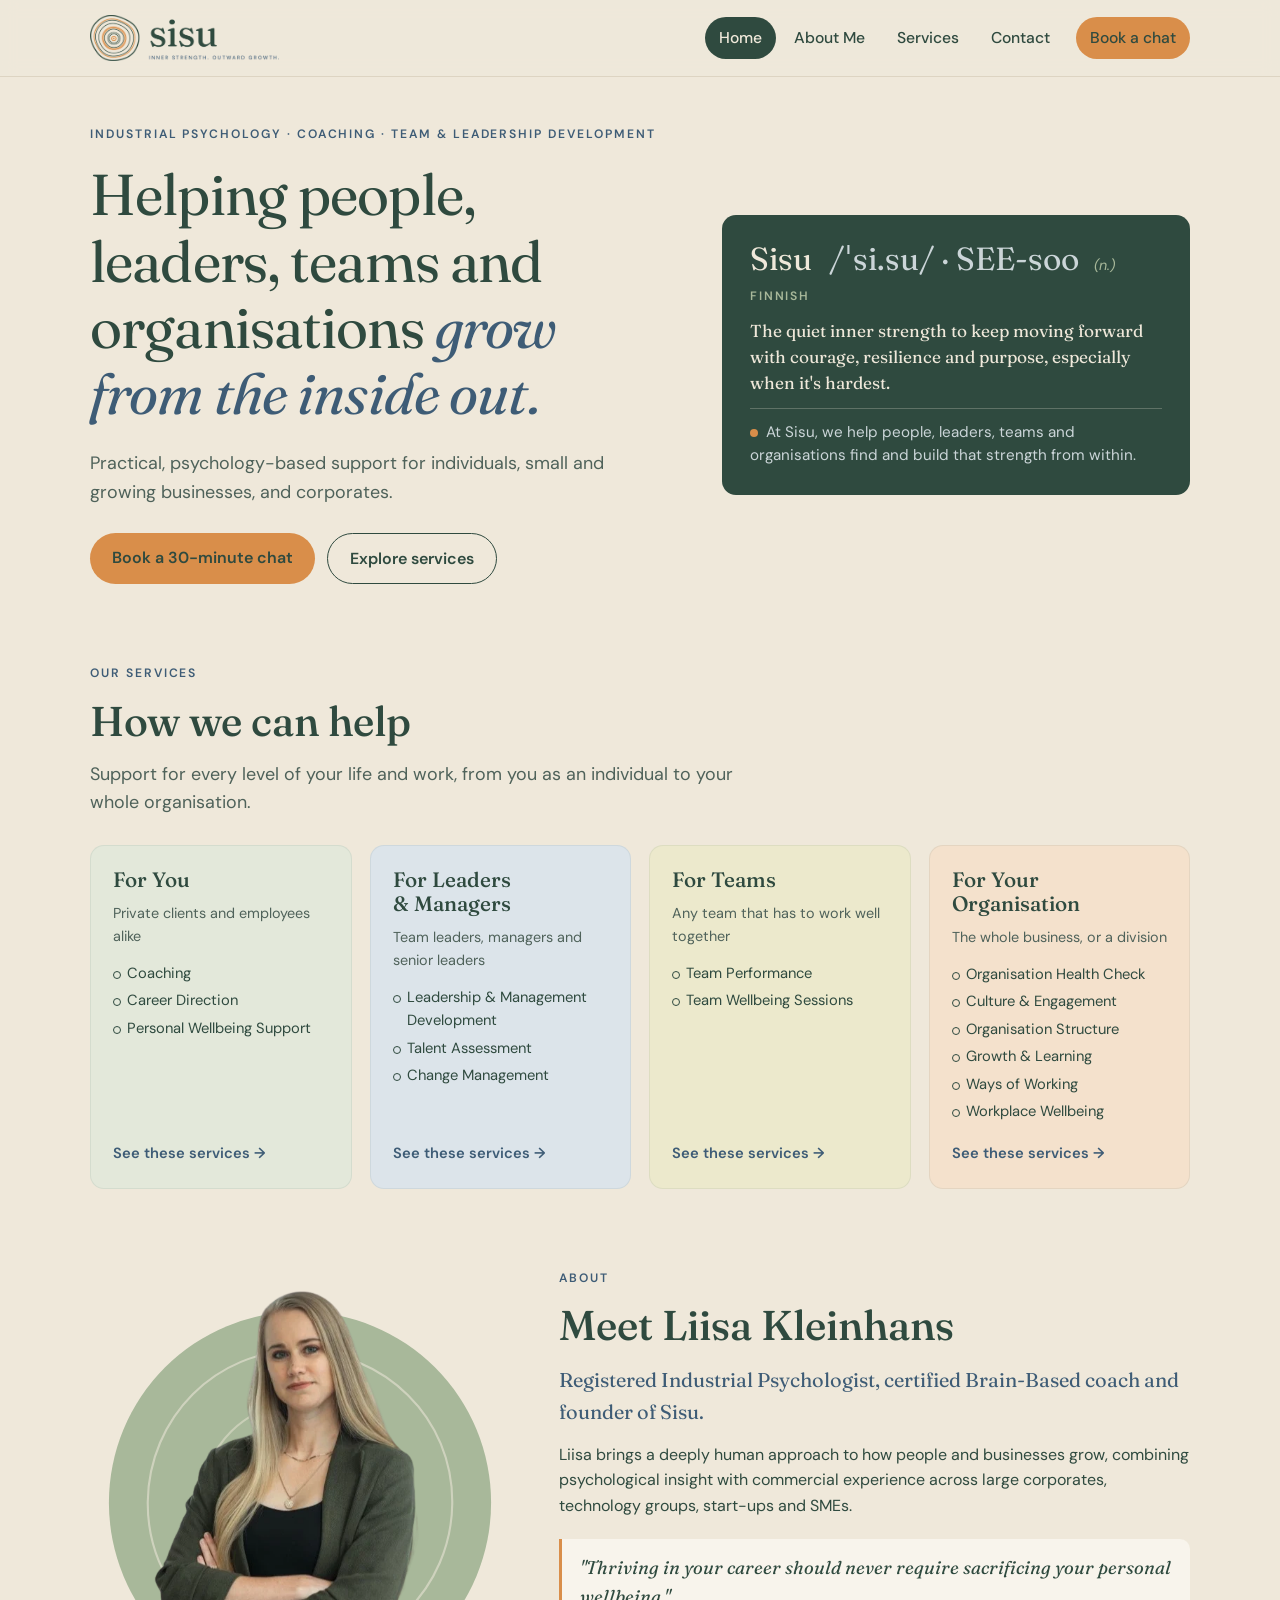
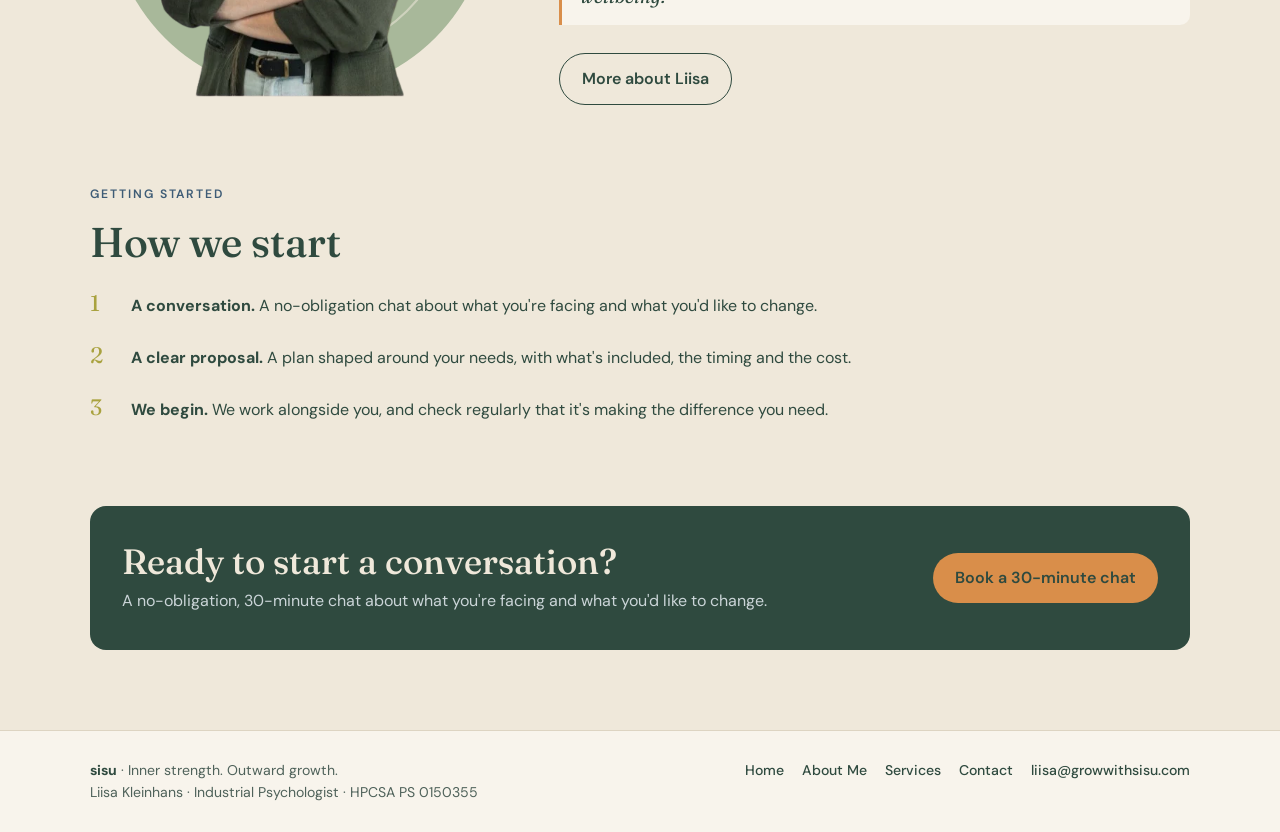
==== index.html @ 563e6362 "Add files via upload" ====
<!doctype html>
<html lang="en">
<head>
<meta charset="utf-8">
<meta name="viewport" content="width=device-width,initial-scale=1">
<title>Sisu · Liisa Kleinhans, Industrial Psychologist</title>
<meta name="description" content="Practical, psychology-based support for individuals, leaders, teams and organisations. Coaching, career guidance, team and leadership development.">
<link rel="icon" type="image/svg+xml" href="images/favicon.svg">
<link rel="preconnect" href="https://fonts.googleapis.com">
<link rel="preconnect" href="https://fonts.gstatic.com" crossorigin>
<link rel="stylesheet" href="https://fonts.googleapis.com/css2?family=Fraunces:ital,opsz,wght@0,9..144,400;0,9..144,500;0,9..144,600;1,9..144,400&family=DM+Sans:opsz,wght@9..40,400;9..40,500;9..40,600&display=swap">
<link rel="stylesheet" href="css/style.css">
</head>
<body>
<header class="site-header">
  <div class="wrap">
    <a class="brand-link" href="index.html" aria-label="Sisu home"><img src="images/logo.webp" alt="sisu: Inner strength. Outward growth." width="900" height="219"></a>
    <button class="menu-toggle" aria-expanded="false" aria-controls="menu" aria-label="Open menu">
      <svg viewBox="0 0 24 24" fill="none" stroke="currentColor" stroke-width="2" stroke-linecap="round"><path d="M4 7h16M4 12h16M4 17h16"/></svg>
    </button>
    <nav aria-label="Main"><ul class="menu" id="menu">
      <li><a href="index.html" aria-current="page">Home</a></li><li><a href="about.html">About Me</a></li><li><a href="services.html">Services</a></li><li><a href="contact.html">Contact</a></li><li><a class="menu-cta" href="contact.html#book">Book a chat</a></li>
    </ul></nav>
  </div>
</header>
<main class="wrap">
<section class="hero">
  <div class="stack" style="gap:18px">
    <div class="eyebrow">Industrial Psychology · Coaching · Team &amp; Leadership Development</div>
    <h1>Helping people, leaders, teams and organisations <em>grow from the inside out.</em></h1>
    <p class="lede">Practical, psychology-based support for individuals, small and growing businesses, and corporates.</p>
    <div class="btn-row">
      <a class="btn" href="contact.html#book">Book a 30-minute chat</a>
      <a class="btn ghost" href="services.html">Explore services</a>
    </div>
  </div>
  <aside class="definition" aria-label="What Sisu means">
    <div class="head">Sisu <span class="pron">/ˈsi.su/ · SEE-soo</span> <span class="pos">(n.)</span></div>
    <div class="src">Finnish</div>
    <p>The quiet inner strength to keep moving forward with courage, resilience and purpose, especially when it's hardest.</p>
    <p class="us"><span class="dot" aria-hidden="true"></span>At Sisu, we help people, leaders, teams and organisations find and build that strength from within.</p>
  </aside>
</section>

<section class="stack" style="gap:28px">
  <div class="stack prose">
    <div class="eyebrow">Our services</div>
    <h2>How we can help</h2>
    <p class="lede">Support for every level of your life and work, from you as an individual to your whole organisation.</p>
  </div>
  <div class="overview">
    <a class="tile" href="services.html#for-you" style="--tile-wash:var(--sage-wash)">
      <h3>For You</h3><span class="who">Private clients and employees alike</span>
      <ul><li>Coaching</li><li>Career Direction</li><li>Personal Wellbeing Support</li></ul>
      <span class="go">See these services →</span>
    </a>
    <a class="tile" href="services.html#for-leaders" style="--tile-wash:var(--lake-wash)">
      <h3>For Leaders &amp; Managers</h3><span class="who">Team leaders, managers and senior leaders</span>
      <ul><li>Leadership &amp; Management Development</li><li>Talent Assessment</li><li>Change Management</li></ul>
      <span class="go">See these services →</span>
    </a>
    <a class="tile" href="services.html#for-teams" style="--tile-wash:var(--moss-wash)">
      <h3>For Teams</h3><span class="who">Any team that has to work well together</span>
      <ul><li>Team Performance</li><li>Team Wellbeing Sessions</li></ul>
      <span class="go">See these services →</span>
    </a>
    <a class="tile" href="services.html#for-organisations" style="--tile-wash:var(--cloud-wash)">
      <h3>For Your Organisation</h3><span class="who">The whole business, or a division</span>
      <ul><li>Organisation Health Check</li><li>Culture &amp; Engagement</li><li>Organisation Structure</li><li>Growth &amp; Learning</li><li>Ways of Working</li><li>Workplace Wellbeing</li></ul>
      <span class="go">See these services →</span>
    </a>
  </div>
</section>

<section class="split">
  <div class="portrait">
    <svg class="portrait-rings" viewBox="0 0 400 400" aria-hidden="true">
      <circle cx="200" cy="215" r="182" fill="#A8B89A"/>
      <path d="M200 70c80 1 146 64 145 146-1 80-66 145-146 144-81-1-145-65-144-146 1-80 65-145 145-144z" fill="none" stroke="#EFE8DA" stroke-width="2" opacity=".55"/>
      <path d="M201 120c53 0 96 43 95 96-1 52-44 95-96 94-53-1-95-44-94-96 1-52 43-95 95-94z" fill="none" stroke="#EFE8DA" stroke-width="2" opacity=".45"/>
    </svg>
    <img src="images/liisa.webp" alt="Liisa Kleinhans, founder of Sisu" width="599" height="600">
  </div>
  <div class="stack about-text">
    <div class="eyebrow">About</div>
    <h2>Meet Liisa Kleinhans</h2>
    <p class="about-lede">Registered Industrial Psychologist, certified Brain-Based coach and founder of Sisu.</p>
    <p>Liisa brings a deeply human approach to how people and businesses grow, combining psychological insight with commercial experience across large corporates, technology groups, start-ups and SMEs.</p>
    <blockquote>"Thriving in your career should never require sacrificing your personal wellbeing."</blockquote>
    <div class="btn-row"><a class="btn ghost" href="about.html">More about Liisa</a></div>
  </div>
</section>

<section class="stack" style="gap:20px">
  <div class="stack prose">
    <div class="eyebrow">Getting started</div>
    <h2>How we start</h2>
  </div>
  <div class="start-steps">
      <div><span class="n">1</span><p><b>A conversation.</b> A no-obligation chat about what you're facing and what you'd like to change.</p></div>
      <div><span class="n">2</span><p><b>A clear proposal.</b> A plan shaped around your needs, with what's included, the timing and the cost.</p></div>
      <div><span class="n">3</span><p><b>We begin.</b> We work alongside you, and check regularly that it's making the difference you need.</p></div>
    </div>
</section>

<section class="band">
  <div>
    <h2>Ready to start a conversation?</h2>
    <p>A no-obligation, 30-minute chat about what you're facing and what you'd like to change.</p>
  </div>
  <a class="btn" href="contact.html#book">Book a 30-minute chat</a>
</section>
</main>
<footer class="site-footer">
  <div class="wrap">
    <div>
      <div><b style="color:var(--pine)">sisu</b> · Inner strength. Outward growth.</div>
      <div>Liisa Kleinhans · Industrial Psychologist · HPCSA PS 0150355</div>
    </div>
    <nav aria-label="Footer">
      <a href="index.html">Home</a><a href="about.html">About Me</a><a href="services.html">Services</a><a href="contact.html">Contact</a>
      <a href="mailto:liisa@growwithsisu.com">liisa@growwithsisu.com</a>
    </nav>
  </div>
</footer>
<script src="js/site.js"></script>
</body>
</html>
---- css/style.css ----
/* Sisu website. Brand: Birch ground, Pine/Lake text, Sage/Moss blocks, Cloudberry as a rare accent. */
:root{
  --pine:#2F4A3F; --lake:#3E5C76; --sage:#A8B89A; --moss:#A9A23F; --birch:#EFE8DA; --mist:#CBD5D8; --cloudberry:#D98E4A;
  --paper:#F8F4EC; --ink:#2F4A3F; --ink-soft:#4F625A; --line:#DDD4C2;
  --sage-wash:#E3E8DA; --moss-wash:#ECE9CC; --lake-wash:#DCE4EA; --mist-wash:#E4E9EA; --cloud-wash:#F4E1CC;
  --display:"Fraunces", Georgia, "Times New Roman", serif;
  --body:"DM Sans", "Segoe UI", system-ui, sans-serif;
  color-scheme:light;
}
*{box-sizing:border-box}
html{scroll-behavior:smooth;scroll-padding-top:96px}
body{margin:0;background:var(--birch);color:var(--ink);font-family:var(--body);font-size:1rem;line-height:1.6}
img{max-width:100%;display:block}
a{color:var(--lake)}
a:focus-visible,button:focus-visible,summary:focus-visible{outline:2px solid var(--cloudberry);outline-offset:3px;border-radius:4px}
h1,h2,h3,h4{font-family:var(--display);font-weight:500;line-height:1.15;text-wrap:balance;margin:0;color:var(--pine)}
h1{font-size:clamp(2.2rem,5.4vw,3.6rem);font-weight:400;letter-spacing:-.015em}
h1 em{font-style:italic;color:var(--lake)}
h2{font-size:clamp(1.9rem,4vw,2.6rem)}
h3{font-size:1.45rem}
h4{font-size:1.2rem;font-weight:600}
p{margin:0}
.wrap{max-width:1140px;margin:0 auto;padding-inline:20px}
main.wrap{padding-block:48px 80px;display:flex;flex-direction:column;gap:80px}
.eyebrow{font-size:.76rem;letter-spacing:.16em;text-transform:uppercase;color:var(--lake);font-weight:600}
.stack{display:flex;flex-direction:column;gap:14px}
.prose{max-width:64ch}
.lede{font-size:1.12rem;color:var(--ink-soft);max-width:56ch}

/* Header + menu */
.site-header{position:sticky;top:0;z-index:20;background:rgba(239,232,218,.94);backdrop-filter:blur(8px);-webkit-backdrop-filter:blur(8px);border-bottom:1px solid var(--line)}
.site-header .wrap{display:flex;align-items:center;justify-content:flex-start;gap:20px;min-height:76px}
.brand-link{display:block;flex:none}
.site-header nav{margin-left:auto}
.brand-link img{height:46px;width:auto}
.menu{display:flex;align-items:center;gap:4px;list-style:none;margin:0;padding:0}
.menu a{display:block;padding:8px 14px;border-radius:99px;text-decoration:none;color:var(--pine);font-weight:500;font-size:.98rem}
.menu a:hover{background:var(--paper)}
.menu a[aria-current="page"]{background:var(--pine);color:var(--birch)}
.menu a.menu-cta{background:var(--cloudberry);color:var(--pine);margin-left:8px}
.menu a.menu-cta:hover{background:#e39c5c}
.menu-toggle{display:none;background:none;border:1px solid var(--line);border-radius:10px;width:46px;height:46px;cursor:pointer;color:var(--pine);align-items:center;justify-content:center}
.menu-toggle svg{width:22px;height:22px}
@media (max-width:820px){
  .brand-link img{height:38px}
  .menu-toggle{display:inline-flex;margin-left:auto}
  .site-header nav{margin-left:0}
  .site-header .wrap{gap:0}
  .menu{display:none;position:absolute;left:0;right:0;top:100%;flex-direction:column;align-items:stretch;gap:2px;padding:10px 16px 18px;background:var(--birch);border-bottom:1px solid var(--line);box-shadow:0 12px 24px rgba(47,74,63,.08)}
  .menu.open{display:flex}
  .menu a{padding:12px 16px;font-size:1.05rem}
  .menu a.menu-cta{margin-left:0;margin-top:6px;text-align:center}
}

/* Buttons */
.btn{display:inline-block;background:var(--cloudberry);color:var(--pine);font-weight:600;padding:12px 22px;border-radius:99px;text-decoration:none;font-size:1rem}
.btn:hover{background:#e39c5c}
.btn.ghost{background:transparent;border:1.5px solid var(--pine)}
.btn.ghost:hover{background:var(--paper)}
.btn-row{display:flex;flex-wrap:wrap;gap:12px;margin-top:8px}

/* Hero + Sisu definition */
.hero{display:grid;grid-template-columns:minmax(0,1.25fr) minmax(0,1fr);gap:48px;align-items:center}
@media (max-width:820px){.hero{grid-template-columns:1fr;gap:28px}}
.hero .lede{margin-top:4px}
.definition{background:var(--pine);color:var(--birch);border-radius:14px;padding:28px;display:flex;flex-direction:column;gap:12px}
.definition .head{font-family:var(--display);font-size:2rem;line-height:1;color:var(--birch)}
.definition .pron{color:var(--mist);margin-left:10px;white-space:nowrap}
.definition .head span.pos{font-family:var(--body);font-size:.9rem;font-style:italic;color:var(--sage);margin-left:8px}
.definition .src{font-size:.76rem;letter-spacing:.14em;text-transform:uppercase;color:var(--sage);font-weight:600}
.definition p{font-family:var(--display);font-size:1.08rem;line-height:1.5}
.definition .us{font-family:var(--body);font-size:.95rem;color:var(--mist);border-top:1px solid rgba(239,232,218,.25);padding-top:12px}
.dot{display:inline-block;width:8px;height:8px;border-radius:50%;background:var(--cloudberry);vertical-align:middle;margin-right:8px}

/* Page intro (inner pages) */
.page-intro{display:flex;flex-direction:column;gap:14px;max-width:70ch}

/* Home: service overview tiles */
.overview{display:grid;grid-template-columns:repeat(4,minmax(0,1fr));gap:18px}
@media (max-width:1000px){.overview{grid-template-columns:repeat(2,minmax(0,1fr))}}
@media (max-width:560px){.overview{grid-template-columns:1fr}}
.tile{background:var(--tile-wash,var(--paper));border-radius:14px;padding:22px;display:flex;flex-direction:column;gap:10px;text-decoration:none;color:var(--ink);border:1px solid rgba(47,74,63,.08);transition:transform .2s}
.tile:hover{transform:translateY(-2px)}
.tile h3{font-size:1.3rem}
.tile .who{font-size:.9rem;color:var(--ink-soft)}
.tile ul{margin:4px 0 0;padding:0;list-style:none;display:flex;flex-direction:column;gap:4px;font-size:.92rem}
.tile li{padding-left:14px;position:relative}
.tile li::before{content:"";position:absolute;left:0;top:.6em;width:6px;height:6px;border-radius:50%;border:1.5px solid var(--pine)}
.tile .go{margin-top:auto;padding-top:8px;font-weight:600;color:var(--lake);font-size:.92rem}

/* Intro split (home about teaser) */
.split{display:grid;grid-template-columns:minmax(0,.8fr) minmax(0,1.2fr);gap:48px;align-items:center}
@media (max-width:820px){.split{grid-template-columns:1fr;gap:28px}}

/* Service lanes */
.lanes{display:grid;grid-template-columns:repeat(4,minmax(0,1fr));gap:20px;align-items:start}
@media (max-width:1000px){.lanes{grid-template-columns:repeat(2,minmax(0,1fr))}}
@media (max-width:580px){.lanes{grid-template-columns:1fr}}
.lane{display:flex;flex-direction:column;gap:12px;min-width:0;background:var(--lane-wash);border-radius:14px;padding:12px;scroll-margin-top:96px}
.lane-head{border-bottom:2px solid var(--pine);padding:6px 6px 12px;margin-bottom:2px;display:flex;flex-direction:column;gap:4px}
.lane-head h3{font-size:1.35rem}
.lane-head span{font-size:.88rem;color:var(--ink-soft);line-height:1.45}
.card{background:var(--paper);border:1px solid var(--line);border-radius:12px;padding:18px;display:flex;flex-direction:column;gap:10px;min-width:0}
.card .line{font-size:.95rem;color:var(--ink)}
.tags{display:flex;flex-wrap:wrap;gap:6px;padding-top:10px;border-top:1px dashed var(--line)}
.tag{font-size:.73rem;font-weight:600;padding:3px 9px;border-radius:99px;background:var(--lane-wash);border:1px solid rgba(47,74,63,.12);color:var(--pine)}
.well{font-size:.7rem;font-weight:600;color:var(--lake);letter-spacing:.12em;text-transform:uppercase;display:flex;align-items:center;gap:6px}
.well::before{content:"";width:6px;height:6px;border-radius:50%;background:var(--sage)}
details.more summary{cursor:pointer;font-weight:600;font-size:.9rem;color:var(--lake);list-style:none;display:inline-flex;align-items:center;gap:6px}
details.more summary::-webkit-details-marker{display:none}
details.more summary::after{content:"→";transition:transform .2s}
details.more[open] summary::after{transform:rotate(90deg)}
.detail{display:flex;flex-direction:column;gap:12px;padding-top:10px;font-size:.92rem}
.detail .best{color:var(--ink-soft);font-size:.88rem}
.detail .note{font-style:italic}
.detail .note b{font-weight:600}
.sub{display:flex;flex-direction:column;gap:2px}
.sub b{font-weight:600;color:var(--pine)}
.arrangement{background:var(--paper);border:1px solid var(--line);border-radius:12px;padding:20px 22px;display:flex;flex-wrap:wrap;gap:8px 24px;align-items:baseline}
.arrangement p{flex:1 1 380px;min-width:0;font-size:.95rem}
.pill{font-size:.74rem;font-weight:600;padding:3px 10px;border-radius:99px;background:var(--mist-wash);color:var(--lake)}

/* Team Performance closer look */
.closer{display:flex;flex-direction:column;gap:28px;scroll-margin-top:96px}
.depths{display:grid;grid-template-columns:repeat(3,minmax(0,1fr));gap:18px}
@media (max-width:820px){.depths{grid-template-columns:1fr}}
.depth{background:var(--paper);border:1px solid var(--line);border-radius:12px;padding:22px;display:flex;flex-direction:column;gap:10px;min-width:0}
.rings{display:flex;gap:6px;align-items:center}
.rings i{width:14px;height:14px;border-radius:50%;border:2px solid var(--sage)}
.rings i.on{background:var(--moss);border-color:var(--moss)}
.depth .lbl{font-size:.74rem;letter-spacing:.14em;text-transform:uppercase;color:var(--lake);font-weight:600}
.depth dl{margin:0;display:grid;grid-template-columns:auto 1fr;gap:6px 12px;font-size:.88rem;padding-top:8px;border-top:1px dashed var(--line)}
.depth dt{color:var(--ink-soft)}
.depth dd{margin:0}
.custom{background:var(--sage-wash);border-radius:12px;padding:18px 22px;display:flex;gap:14px;align-items:flex-start}
.custom svg{flex:none;width:28px;height:28px;margin-top:2px}

/* About */
.about{display:grid;grid-template-columns:minmax(0,.85fr) minmax(0,1.15fr);gap:48px;align-items:start}
@media (max-width:820px){.about{grid-template-columns:1fr;gap:28px}}
.portrait{position:relative;max-width:420px;width:100%;aspect-ratio:1/1;margin-inline:auto;container-type:inline-size}
.portrait-rings{position:absolute;inset:0;width:100%;height:100%}
.portrait img{position:absolute;inset:0;width:100%;height:100%;object-fit:contain;object-position:bottom;
  -webkit-mask:radial-gradient(circle 45.5cqw at 50% 53.75%,#000 99%,transparent 100%),linear-gradient(#000,#000) top/100% 52% no-repeat;
  mask:radial-gradient(circle 45.5cqw at 50% 53.75%,#000 99%,transparent 100%),linear-gradient(#000,#000) top/100% 52% no-repeat}
.about-text{max-width:62ch}
.about-lede{font-family:var(--display);font-size:1.25rem;color:var(--lake)}
blockquote{margin:6px 0;padding:14px 18px;border-left:3px solid var(--cloudberry);font-family:var(--display);font-style:italic;font-size:1.15rem;color:var(--pine);background:var(--paper);border-radius:0 10px 10px 0}
.quals{margin:0;display:grid;grid-template-columns:auto 1fr;gap:8px 16px;font-size:.9rem;padding-top:12px;border-top:1px dashed var(--line)}
.quals dt{font-size:.76rem;letter-spacing:.12em;text-transform:uppercase;color:var(--lake);font-weight:600;padding-top:2px}
.quals dd{margin:0}
.acc{display:grid;grid-template-columns:repeat(5,minmax(0,1fr));gap:20px;background:var(--paper);border:1px solid var(--line);border-radius:12px;padding:22px}
@media (max-width:1000px){.acc{grid-template-columns:repeat(3,minmax(0,1fr))}}
@media (max-width:620px){.acc{grid-template-columns:1fr 1fr}}
@media (max-width:420px){.acc{grid-template-columns:1fr}}
.acc > div{display:flex;flex-direction:column;gap:8px;min-width:0}
.acc h4{font-size:1rem;color:var(--lake);font-family:var(--body);font-weight:600;letter-spacing:.02em}
.acc ul{margin:0;padding:0;list-style:none;display:flex;flex-direction:column;gap:5px;font-size:.9rem}
.acc li{padding-left:14px;position:relative}
.acc li::before{content:"";position:absolute;left:0;top:.6em;width:6px;height:6px;border-radius:50%;border:1.5px solid var(--moss)}

/* Start + contact */
.start{display:grid;grid-template-columns:minmax(0,1fr) minmax(0,1fr);gap:28px;align-items:stretch}
@media (max-width:820px){.start{grid-template-columns:1fr}}
.start-steps{display:flex;flex-direction:column;gap:16px}
.start-steps div{display:flex;gap:14px;align-items:baseline}
.start-steps span.n{font-family:var(--display);font-size:1.4rem;color:var(--moss);min-width:1.2em}
.contact{background:var(--lake);color:var(--birch);border-radius:14px;padding:28px;display:flex;flex-direction:column;gap:14px}
.contact h3{color:var(--birch)}
.contact dl{margin:0;display:grid;grid-template-columns:auto 1fr;gap:8px 16px;font-size:.95rem}
.contact dt{color:var(--mist);font-size:.82rem;letter-spacing:.08em;text-transform:uppercase;padding-top:2px}
.contact dd{margin:0;overflow-wrap:anywhere}
.contact a{color:var(--birch)}
.cta-line{font-weight:600;padding-top:12px;border-top:1px solid rgba(239,232,218,.25)}
.contact .btn{align-self:flex-start;color:var(--pine)}

/* CTA band */
.band{background:var(--pine);color:var(--birch);border-radius:16px;padding:36px 32px;display:flex;flex-wrap:wrap;gap:20px 32px;align-items:center;justify-content:space-between;position:relative;overflow:hidden}
.band h2{color:var(--birch);font-size:clamp(1.6rem,3.4vw,2.2rem)}
.band p{color:var(--mist);margin-top:6px}

/* Footer */
.site-footer{border-top:1px solid var(--line);background:var(--paper)}
.site-footer .wrap{display:flex;justify-content:space-between;flex-wrap:wrap;gap:16px 32px;padding-block:28px;font-size:.88rem;color:var(--ink-soft)}
.site-footer nav{display:flex;flex-wrap:wrap;gap:6px 18px}
.site-footer nav a{color:var(--pine);text-decoration:none;font-weight:500}
.site-footer nav a:hover{text-decoration:underline}

/* About: Why Sisu */
.why{display:grid;grid-template-columns:minmax(0,.55fr) minmax(0,1.45fr);gap:48px;align-items:center;background:var(--paper);border:1px solid var(--line);border-radius:16px;padding:40px}
.why-mark img{width:100%;max-width:220px;height:auto;margin-inline:auto}
@media (max-width:720px){.why{grid-template-columns:1fr;gap:24px;padding:28px 22px}.why-mark img{max-width:140px;margin-inline:0}}

/* Service detail pages */
.back{align-self:flex-start;font-weight:600;font-size:.95rem;text-decoration:none;color:var(--lake);margin-bottom:-48px}
.back:hover{text-decoration:underline}
.detail-link{font-weight:600;font-size:.9rem;color:var(--pine);text-decoration:none;background:var(--lane-wash);border-radius:99px;padding:6px 12px;align-self:flex-start}
.detail-link:hover{text-decoration:underline}

/* Contact card */
.contact > p{color:var(--mist)}
.reach{display:flex;flex-direction:column;gap:10px}
.reach-row{display:flex;align-items:center;justify-content:space-between;gap:12px;background:rgba(239,232,218,.1);border-radius:10px;padding:10px 12px}
.reach-row > div{display:flex;flex-direction:column;min-width:0}
.reach .k{font-size:.74rem;letter-spacing:.1em;text-transform:uppercase;color:var(--mist)}
.reach a{color:var(--birch);font-weight:600;font-size:1.05rem;overflow-wrap:anywhere}
.copy{flex:none;background:transparent;color:var(--birch);border:1px solid rgba(239,232,218,.5);border-radius:99px;padding:6px 14px;font:inherit;font-size:.85rem;cursor:pointer}
.copy:hover{background:rgba(239,232,218,.14)}
.contact .hint{font-size:.85rem;color:var(--mist)}
.contact .reg{font-size:.85rem;color:var(--mist);padding-top:12px;border-top:1px solid rgba(239,232,218,.25)}
.contact.flash{animation:flash 1.4s ease-out}
@keyframes flash{0%{box-shadow:0 0 0 0 rgba(217,142,74,.9)}40%{box-shadow:0 0 0 10px rgba(217,142,74,.45)}100%{box-shadow:0 0 0 0 rgba(217,142,74,0)}}

@media (prefers-reduced-motion:reduce){*{transition:none!important;scroll-behavior:auto!important}}
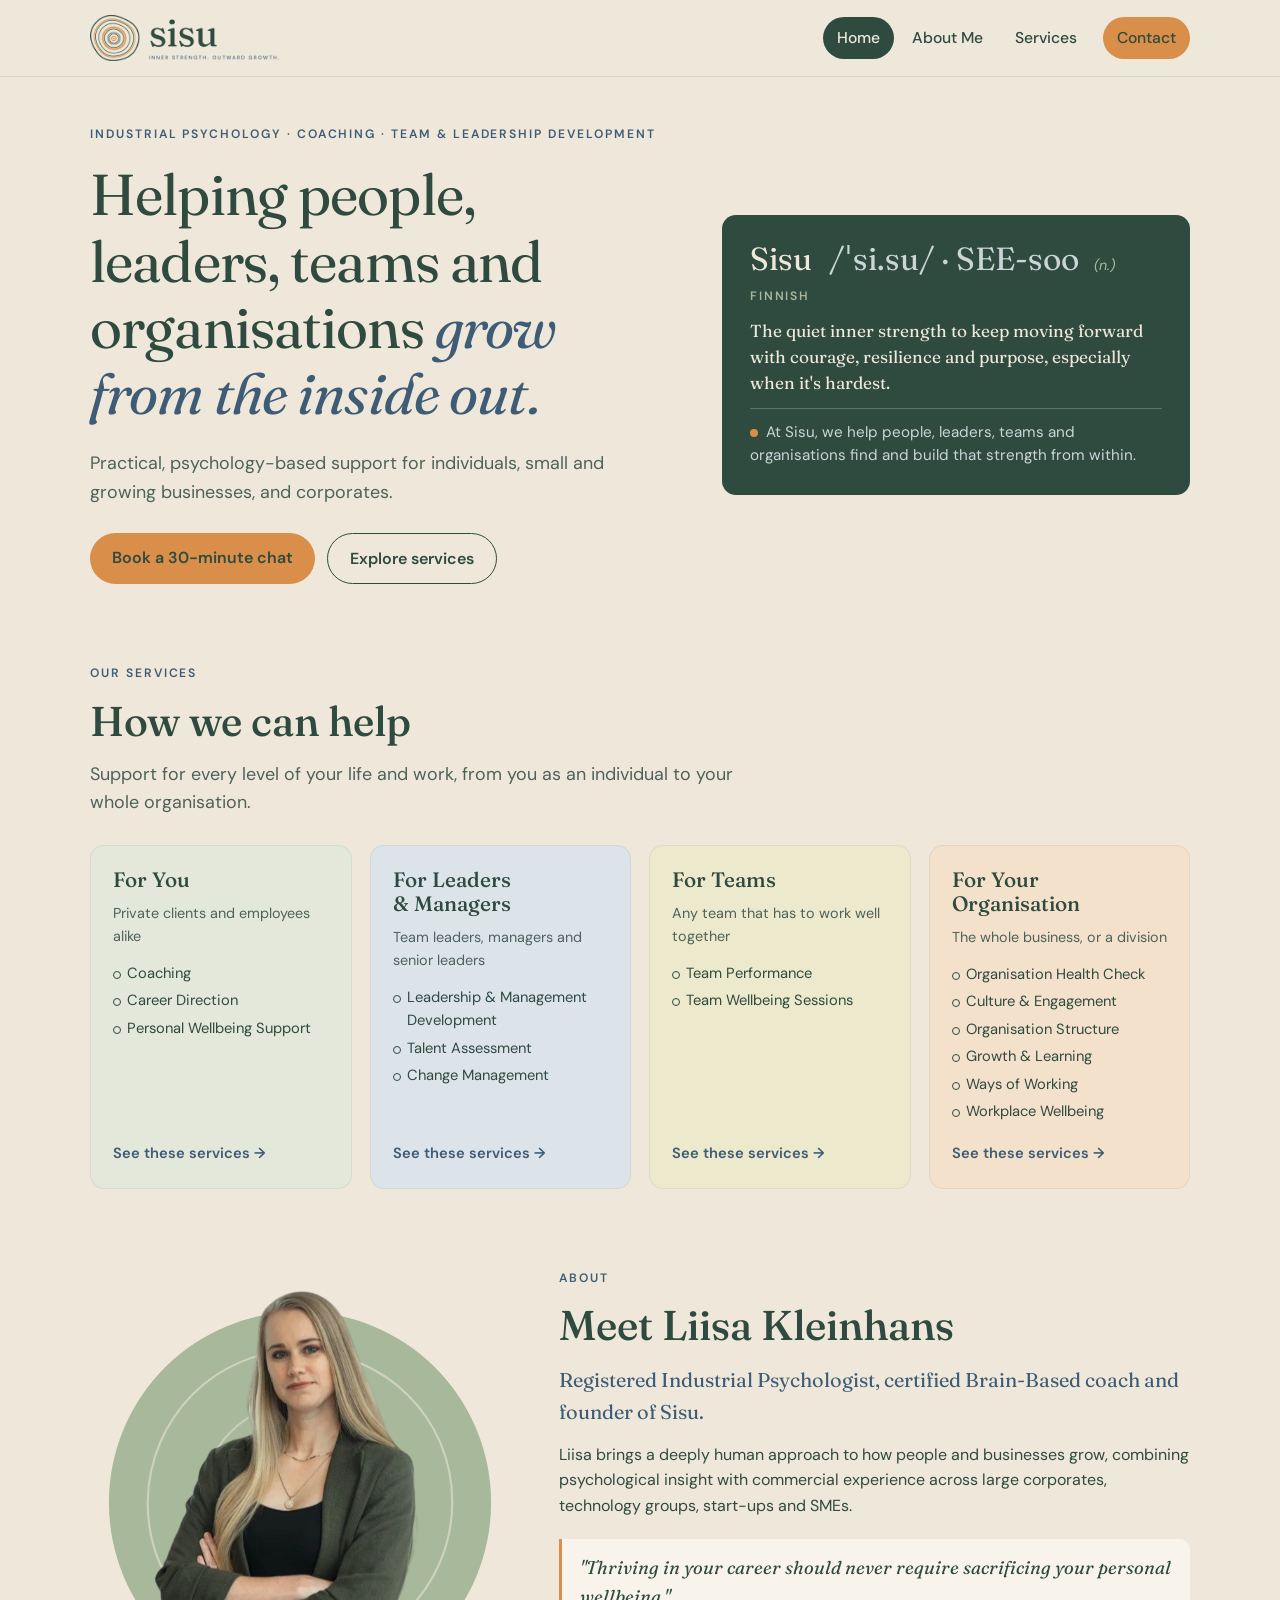
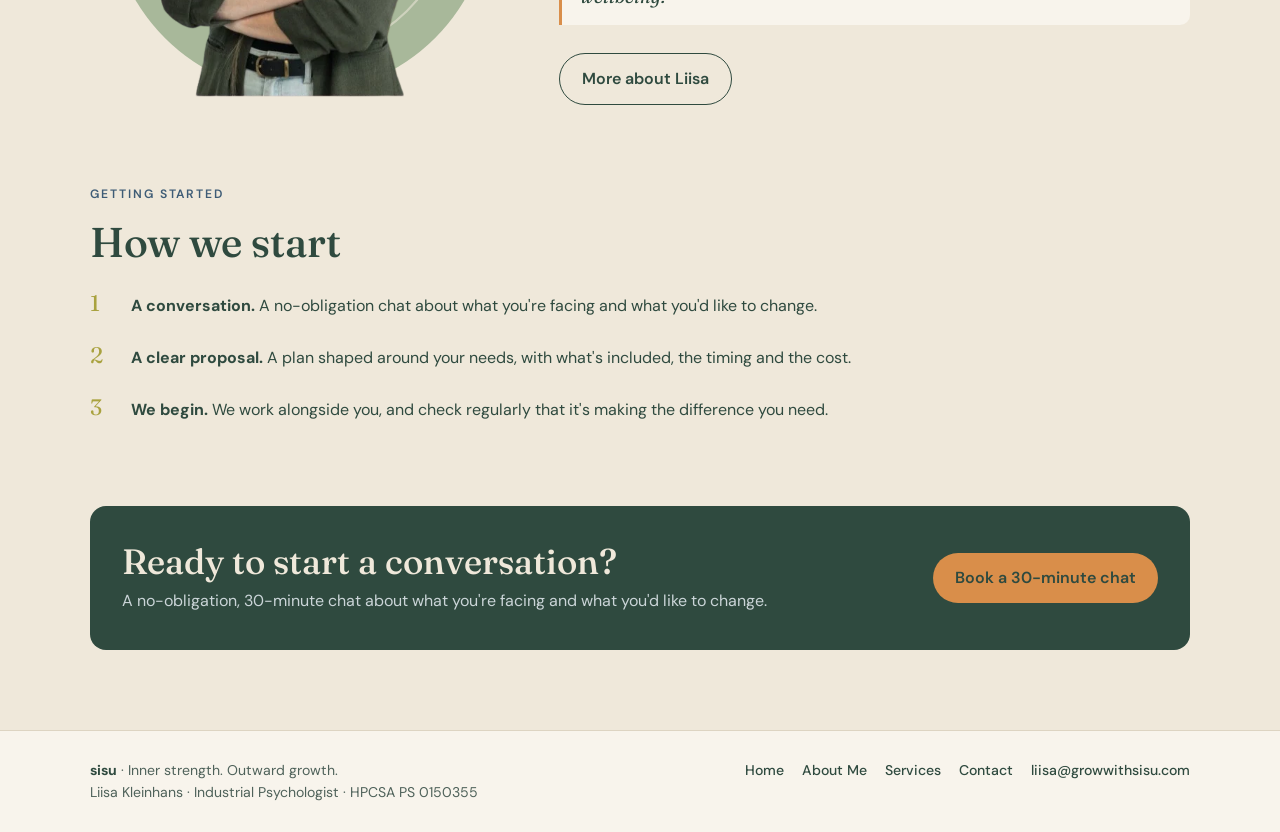
==== commit a2382d15: "Add files via upload" ====
--- a/index.html
+++ b/index.html
@@ -19,7 +19,7 @@
       <svg viewBox="0 0 24 24" fill="none" stroke="currentColor" stroke-width="2" stroke-linecap="round"><path d="M4 7h16M4 12h16M4 17h16"/></svg>
     </button>
     <nav aria-label="Main"><ul class="menu" id="menu">
-      <li><a href="index.html" aria-current="page">Home</a></li><li><a href="about.html">About Me</a></li><li><a href="services.html">Services</a></li><li><a href="contact.html">Contact</a></li><li><a class="menu-cta" href="contact.html#book">Book a chat</a></li>
+      <li><a href="index.html" aria-current="page">Home</a></li><li><a href="about.html">About Me</a></li><li><a href="services.html">Services</a></li><li><a class="menu-cta" href="contact.html#book">Contact</a></li>
     </ul></nav>
   </div>
 </header>
--- a/css/style.css
+++ b/css/style.css
@@ -197,13 +197,31 @@
 .detail-link{font-weight:600;font-size:.9rem;color:var(--pine);text-decoration:none;background:var(--lane-wash);border-radius:99px;padding:6px 12px;align-self:flex-start}
 .detail-link:hover{text-decoration:underline}
 
+/* Contact form */
+.enquiry{display:flex;flex-direction:column;gap:14px}
+.enquiry .field{display:flex;flex-direction:column;gap:6px;min-width:0}
+.enquiry .field-row{display:grid;grid-template-columns:1fr 1fr;gap:14px}
+@media (max-width:520px){.enquiry .field-row{grid-template-columns:1fr}}
+.enquiry label{font-size:.85rem;font-weight:500;color:var(--birch)}
+.enquiry .opt{color:var(--mist);font-weight:400}
+.enquiry input,.enquiry select,.enquiry textarea{font:inherit;font-size:1rem;color:var(--ink);background:var(--paper);border:1px solid transparent;border-radius:10px;padding:11px 12px;width:100%}
+.enquiry textarea{resize:vertical;min-height:110px}
+.enquiry input:focus,.enquiry select:focus,.enquiry textarea:focus{outline:2px solid var(--cloudberry);outline-offset:1px}
+.enquiry .btn{border:0;cursor:pointer;font:inherit;font-weight:600;align-self:flex-start}
+.enquiry .btn[disabled]{opacity:.7;cursor:wait}
+.hp{position:absolute!important;left:-9999px!important;width:1px;height:1px;opacity:0}
+.form-status{font-size:.95rem;min-height:1px}
+.form-status:empty{display:none}
+.form-status.ok{background:rgba(168,184,154,.25);border-radius:10px;padding:12px 14px;color:var(--birch)}
+.form-status.err{background:rgba(217,142,74,.22);border-radius:10px;padding:12px 14px;color:var(--birch)}
+
 /* Contact card */
 .contact > p{color:var(--mist)}
-.reach{display:flex;flex-direction:column;gap:10px}
-.reach-row{display:flex;align-items:center;justify-content:space-between;gap:12px;background:rgba(239,232,218,.1);border-radius:10px;padding:10px 12px}
+.reach{display:flex;flex-direction:column;gap:8px;padding-top:14px;border-top:1px solid rgba(239,232,218,.25)}
+.reach-row{display:flex;align-items:center;justify-content:space-between;gap:12px}
 .reach-row > div{display:flex;flex-direction:column;min-width:0}
 .reach .k{font-size:.74rem;letter-spacing:.1em;text-transform:uppercase;color:var(--mist)}
-.reach a{color:var(--birch);font-weight:600;font-size:1.05rem;overflow-wrap:anywhere}
+.reach a{color:var(--birch);font-weight:500;overflow-wrap:anywhere}
 .copy{flex:none;background:transparent;color:var(--birch);border:1px solid rgba(239,232,218,.5);border-radius:99px;padding:6px 14px;font:inherit;font-size:.85rem;cursor:pointer}
 .copy:hover{background:rgba(239,232,218,.14)}
 .contact .hint{font-size:.85rem;color:var(--mist)}
@@ -212,3 +230,6 @@
 @keyframes flash{0%{box-shadow:0 0 0 0 rgba(217,142,74,.9)}40%{box-shadow:0 0 0 10px rgba(217,142,74,.45)}100%{box-shadow:0 0 0 0 rgba(217,142,74,0)}}
 
 @media (prefers-reduced-motion:reduce){*{transition:none!important;scroll-behavior:auto!important}}
+
+/* Contact button when you are on the Contact page */
+.menu a.menu-cta[aria-current="page"]{background:var(--cloudberry);color:var(--pine);box-shadow:inset 0 0 0 2px var(--pine)}
